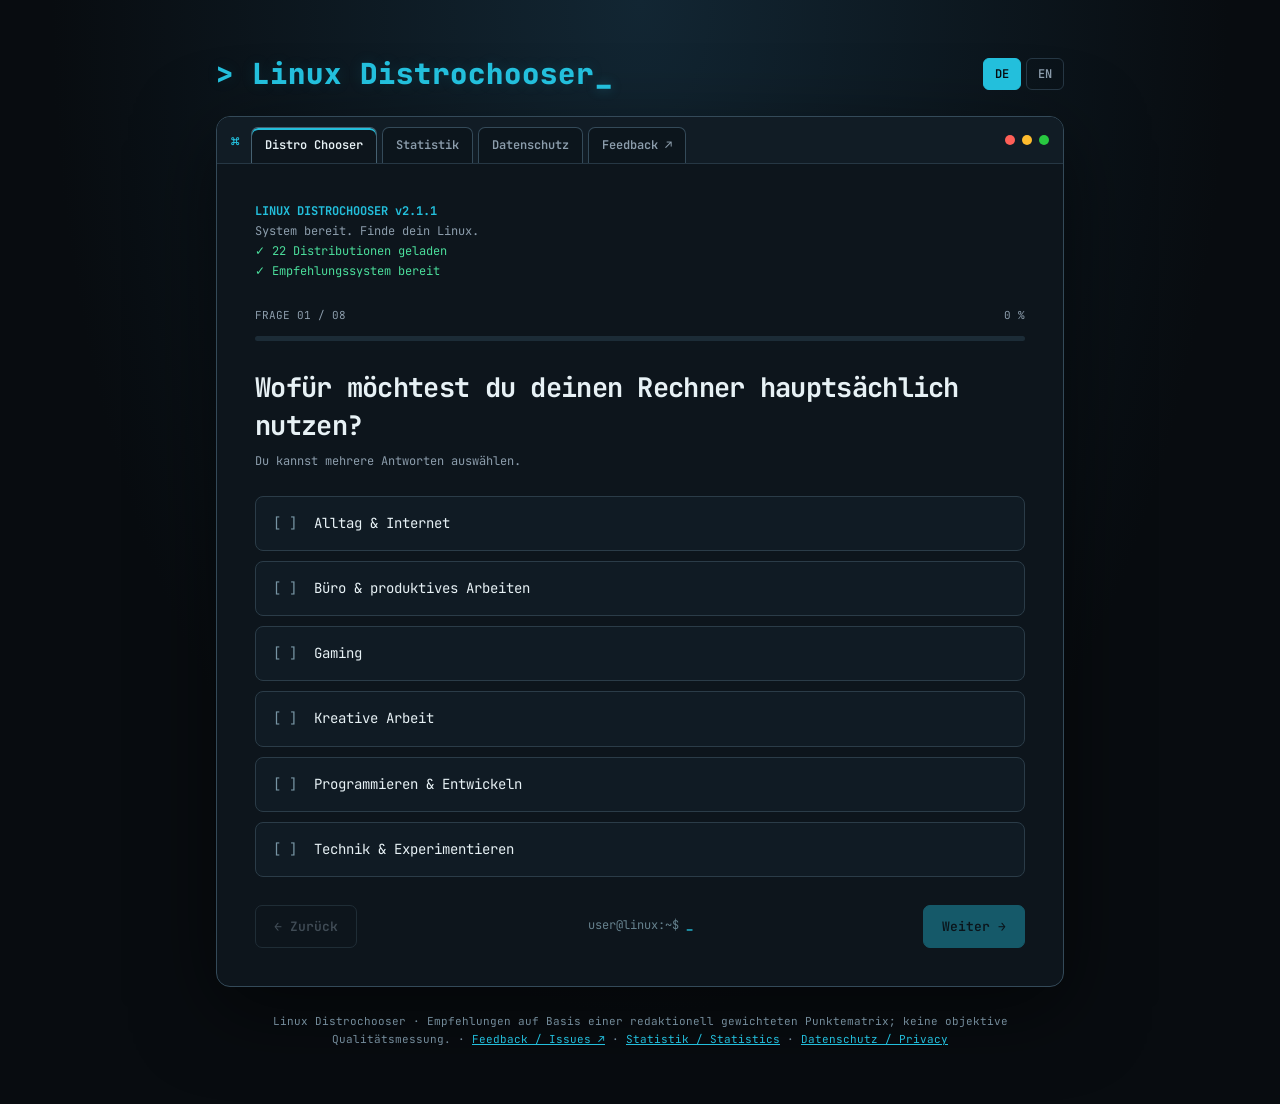
==== index.html @ 7e03a9ac "Highlight terminal prompt in success green" ====
<!doctype html>
<html lang="de">
<head>
  <meta charset="utf-8">
  <meta name="viewport" content="width=device-width, initial-scale=1">
  <meta name="theme-color" content="#080c10">
  <meta name="description" content="Find a Linux distribution that fits your needs with a transparent, weighted questionnaire.">
  <title>Linux Distrochooser</title>
  <link rel="preconnect" href="https://fonts.googleapis.com">
  <link rel="preconnect" href="https://fonts.gstatic.com" crossorigin>
  <link href="https://fonts.googleapis.com/css2?family=JetBrains+Mono:wght@400;500;600;700;800&display=swap" rel="stylesheet">
  <link rel="stylesheet" href="assets/styles.css?v=2.2.10">
  <script type="module" src="assets/app.js?v=2.2.3"></script>
</head>
<body>
  <main>
    <header class="top">
      <span class="brand"><span class="brand-prompt" aria-hidden="true">&gt;</span> Linux Distrochooser<span class="brand-cursor" aria-hidden="true">_</span></span>
      <div class="language-switch" role="group" aria-label="Language / Sprache">
        <button id="langDe" type="button" class="lang-button" aria-pressed="true" lang="de">DE</button>
        <button id="langEn" type="button" class="lang-button" aria-pressed="false" lang="en">EN</button>
      </div>
    </header>
    <div class="window">
      <div class="bar">
        <span aria-hidden="true" class="terminal-symbol">⌘</span>
        <nav class="terminal-tabs" aria-label="Seiten / Pages"><a class="terminal-tab active" href="./" aria-current="page" data-nav-de="Distro Chooser" data-nav-en="Distro Chooser">Distro Chooser</a><a class="terminal-tab" href="statistik.html" data-nav-de="Statistik" data-nav-en="Statistics">Statistik</a><a class="terminal-tab" href="datenschutz.html" data-nav-de="Datenschutz" data-nav-en="Privacy">Datenschutz</a><a class="terminal-tab feedback-tab" href="https://github.com/ff4f-git/distrochooser/issues/new/choose" target="_blank" rel="noopener noreferrer" aria-label="Feedback / Issues (öffnet einen neuen Tab / opens a new tab)">Feedback ↗</a></nav>
        <div class="dots" aria-hidden="true"><span class="dot"></span><span class="dot"></span><span class="dot"></span></div>
      </div>
      <div class="screen">
        <div class="boot">
          <strong>LINUX DISTROCHOOSER v2.1.1</strong>
          <p data-i18n="ready">System bereit. Finde dein Linux.</p>
          <div class="ok" data-i18n="loaded">✓ 22 Distributionen geladen</div>
          <div class="ok" data-i18n="engine">✓ Empfehlungssystem bereit</div>
        </div>
        <section id="wizard">
          <div class="meta"><span id="stepLabel"></span><span id="percentLabel">0 %</span></div>
          <div class="progress"><div id="progressBar"></div></div>
          <h1 id="question"></h1>
          <p class="hint" id="hint"></p>
          <div class="options" id="options"></div>
          <div id="ramExtra" class="extra hidden">
            <h2 data-i18n="ramTitle">Zusatzfrage // Wie viel Arbeitsspeicher (RAM) hat dein Rechner?</h2>
            <p data-i18n="ramHelp">Bei Rechnern ab 8 Jahren korrigiert der Arbeitsspeicher die altersbedingte Empfehlung.</p>
            <div class="options" id="ramOptions"></div>
          </div>
          <div id="gpuExtra" class="extra hidden">
            <h2 data-i18n="gpuTitle">Zusatzfrage // Welche Grafikkarte nutzt du?</h2>
            <p data-i18n="gpuHelp">Damit du die Empfehlung besser einordnen kannst.</p>
            <div class="options" id="gpuOptions"></div>
          </div>
          <div class="actions">
            <button class="btn secondary" id="back" data-i18n="back">← Zurück</button>
            <span class="prompt" aria-hidden="true">user@linux:~$ <b>_</b></span>
            <button class="btn" id="next"></button>
          </div>
        </section>
        <section id="results" class="results" aria-live="polite">
          <div class="meta"><span data-i18n="done">ANALYSE ABGESCHLOSSEN</span><span class="ok">✓ OK</span></div>
          <h1 class="results-title" data-i18n="resultsTitle">Deine Linux-Empfehlungen</h1>
          <p class="hint" data-i18n="resultsHint">Die passendsten Linux-Distributionen für dich – abgestimmt auf deine Anforderungen.</p>
          <div id="resultList"></div>
          <div id="warnings"></div>
          <div class="feedback-area"><a class="btn secondary feedback-link" href="https://github.com/ff4f-git/distrochooser/issues/new/choose" target="_blank" rel="noopener noreferrer" data-i18n="feedback">💬 Feedback geben ↗</a><p class="feedback-note" data-i18n="feedbackNote">Öffnet GitHub Issues in einem neuen Tab. Ein GitHub-Konto ist erforderlich.</p></div>
          <aside class="extra statistics" aria-labelledby="statisticsTitle">
            <h2 id="statisticsTitle"></h2>
            <p id="statisticsHelp"></p>
            <button type="button" class="btn secondary" id="statisticsButton" disabled></button>
            <p id="statisticsStatus" role="status" aria-live="polite"></p>
            <a id="statisticsViewLink" class="option statistics-view-link hidden" href="statistik.html"><span class="mark">[↗]</span><span>📊 Öffentliche Statistik ansehen</span></a>
          </aside>
          <div class="actions">
            <button class="btn secondary" id="restart" data-i18n="restart">↻ Neu starten</button>
            <button class="btn" id="edit" data-i18n="edit">← Antworten ändern</button>
          </div>
        </section>
      </div>
    </div>
    <footer><span data-i18n="footer">Linux Distrochooser · Empfehlungen auf Basis einer redaktionell gewichteten Punktematrix; keine objektive Qualitätsmessung.</span> · <a href="https://github.com/ff4f-git/distrochooser/issues/new/choose" target="_blank" rel="noopener noreferrer">Feedback / Issues ↗</a> · <a href="statistik.html">Statistik / Statistics</a> · <a href="datenschutz.html">Datenschutz / Privacy</a></footer>
  </main>
</body>
</html>
---- assets/styles.css ----
/* Linux Distrochooser — layout and terminal-inspired visual theme. */

:root{
  color-scheme:dark;
  --bg:#080c10;
  --panel:#0d151c;
  --line:#263744;
  --muted:#8c9dac;
  --cyan:#23bfdc;
  --green:#4bdd9b;
  --fg:#e7f1f5}

*{
  box-sizing:border-box}

body{
  margin:0;
  background:radial-gradient(ellipse at 50% 0%,#122633 0%,#080c10 65%);
  color:var(--fg);
  font:14px/1.65 'JetBrains Mono',monospace;
  min-height:100vh}

main{
  max-width:880px;
  margin:0 auto;
  padding:clamp(18px,5vw,56px) 16px}

.top{
  display:flex;
  justify-content:space-between;
  align-items:center;
  margin-bottom:24px;
  gap:16px}

.brand{
  color:var(--cyan);
  font-family:"JetBrains Mono",monospace;
  font-size:clamp(19px,2.9vw,29px);
  font-weight:800;
  letter-spacing:.035em;
  line-height:1.25;
  text-shadow:0 0 15px rgba(35,191,220,.13);
  overflow-wrap:anywhere;
  text-decoration:none}

.language-switch{
  display:flex;
  gap:5px;
  align-items:center}

.lang-button{
  font:600 12px 'JetBrains Mono',monospace;
  background:transparent;
  color:var(--muted);
  border:1px solid var(--line);
  border-radius:6px;
  padding:7px 11px;
  cursor:pointer}

.lang-button[aria-pressed="true"]{
  color:var(--bg);
  background:var(--cyan);
  border-color:var(--cyan)}

.window{
  border:1px solid #344a59;
  background:var(--panel);
  border-radius:14px;
  box-shadow:0 22px 80px #0008;
  overflow:hidden}

.bar{
  display:flex;
  align-items:center;
  gap:9px;
  padding:13px 18px;
  border-bottom:1px solid var(--line);
  background:#111c25}

.dots{
  display:flex;
  gap:7px}

.dot{
  width:10px;
  height:10px;
  border-radius:50%;
  background:#ff5f57}

.dot:nth-child(2){
  background:#febc2e}

.dot:nth-child(3){
  background:#28c840}

.barname{
  margin:auto;
  color:var(--muted);
  font-size:11px}

.screen{
  padding:clamp(18px,4vw,38px)}

.boot{
  font-size:12px;
  color:var(--muted);
  margin-bottom:24px}

.boot strong{
  color:var(--cyan)}

.boot .ok{
  color:var(--green)}

.meta{
  display:flex;
  justify-content:space-between;
  color:var(--muted);
  font-size:11px;
  gap:12px}

.progress{
  height:5px;
  background:#1c2c37;
  border-radius:4px;
  overflow:hidden;
  margin:12px 0 28px}

.progress>div{
  height:100%;
  background:var(--cyan);
  transition:width .25s}

h1{
  font-size:clamp(19px,3.4vw,27px);
  line-height:1.4;
  margin:0 0 8px;
  letter-spacing:-.7px}

.hint{
  color:var(--muted);
  font-size:12px;
  margin:0 0 24px}

.options{
  display:grid;
  gap:10px}

.option{
  width:100%;
  text-align:left;
  display:flex;
  align-items:center;
  gap:13px;
  border:1px solid #2b3c48;
  background:#101b24;
  border-radius:8px;
  padding:15px 17px;
  color:var(--fg);
  font:inherit;
  cursor:pointer;
  transition:.16s}

.option:hover{
  border-color:#70b7c4;
  background:#14232c}

.option[aria-pressed=true]{
  border-color:var(--cyan);
  background:#10313b}

.mark{
  color:#7794a3;
  min-width:28px}

.option[aria-pressed=true] .mark{
  color:var(--cyan)}

.actions{
  display:flex;
  justify-content:space-between;
  align-items:center;
  gap:12px;
  margin-top:28px;
  flex-wrap:wrap}

.btn{
  border:1px solid var(--cyan);
  background:var(--cyan);
  color:#07141a;
  font:600 13px 'JetBrains Mono',monospace;
  border-radius:7px;
  padding:12px 18px;
  cursor:pointer}

.btn:hover{
  filter:brightness(1.12)}

.btn:disabled{
  opacity:.4;
  cursor:not-allowed}

.secondary{
  background:transparent;
  color:var(--muted);
  border-color:#3c515e}

.secondary:hover{
  color:var(--fg)}

.prompt{
  color:#66828e;
  font-size:12px}

.prompt b{
  color:var(--cyan)}

.extra{
  margin-top:22px;
  padding:18px;
  border:1px dashed #3d5663;
  border-radius:8px}

.extra h2{
  font-size:14px;
  margin:0 0 8px}

.extra p{
  font-size:11px;
  color:var(--muted);
  margin:0 0 12px}

.extra .options{
  grid-template-columns:repeat(auto-fit,minmax(145px,1fr))}

.extra .option{
  font-size:12px;
  padding:11px}

.results{
  display:none}

.result{
  padding:22px 0;
  border-bottom:1px solid var(--line)}

.result:last-child{
  border:0}

.result-head{
  display:flex;
  justify-content:space-between;
  align-items:center;
  gap:10px}

.result h2{
  font-size:17px;
  margin:0}

.pct{
  font-size:24px;
  color:var(--cyan);
  font-weight:700}

.meter{
  height:7px;
  background:#20323e;
  border-radius:5px;
  overflow:hidden;
  margin:12px 0}

.meter>div{
  height:100%;
  background:var(--cyan)}

.distro-label{
  color:var(--green);
  font-size:12px;
  font-weight:600;
  margin-top:7px}

.reason{
  color:#a9bac4;
  font-size:12px;
  margin:12px 0 0}

.rank{
  color:var(--green);
  font-size:11px}

.foot{
  color:#718894;
  font-size:11px;
  margin:22px 0 0}

.note{
  color:#a4b8c3;
  font-size:12px;
  border-left:2px solid var(--cyan);
  padding-left:12px;
  margin:20px 0}

.hidden{
  display:none!important}

footer{
  text-align:center;
  margin-top:25px;
  color:#748c9b;
  font-size:11px}

footer a{
  color:var(--cyan)}

@media(max-width:520px){.screen{
  padding:18px}

.option{
  padding:12px}

.prompt{
  display:none}

.barname{
  font-size:9px}

.result h2{
  font-size:14px}

.pct{
  font-size:19px}}

@font-face{
  font-family:"Nerd Symbols";
  src:url("https://cdn.jsdelivr.net/gh/ryanoasis/nerd-fonts@v3.4.0/patched-fonts/NerdFontsSymbolsOnly/SymbolsNerdFontMono-Regular.ttf") format("truetype");
  font-display:swap}

.distro-name{
  display:flex;
  align-items:center;
  gap:12px;
  min-width:0}

.distro-icon{
  font-family:"Nerd Symbols",sans-serif;
  font-size:28px;
  line-height:1;
  font-weight:400;
  flex:none;
  width:31px;
  text-align:center}

.distro-icon.fallback{
  font-family:inherit;
  font-size:20px}

.result h2{
  overflow-wrap:anywhere}

@media(max-width:520px){.distro-icon{
  font-size:24px;
  width:26px}

.distro-name{
  gap:8px}}

.terminal-symbol{
  color:var(--cyan)}

.boot p{
  margin:0}

.results-title{
  margin-top:20px}

.ok{
  color:var(--green)}

.statistics p{font-size:12px;line-height:1.7}
.statistics #statisticsStatus{margin:12px 0 0;color:var(--green)}
.statistics .btn{max-width:100%;white-space:normal;text-align:left}

@media(max-width:520px){.brand{font-size:clamp(16px,4.3vw,22px);letter-spacing:.01em}.top{gap:9px}.language-switch{flex-shrink:0}}

.feedback-area{margin:22px 0 18px}.feedback-link{display:inline-flex;align-items:center;text-decoration:none;max-width:100%;white-space:normal}.feedback-note{color:var(--muted);font-size:11px;margin:9px 0 0;line-height:1.6}

/* Shared links, keyboard focus and compact layouts. */
a{color:var(--cyan)}
.btn{display:inline-flex;align-items:center;justify-content:center;text-decoration:none;max-width:100%;white-space:normal}
.btn:focus-visible,.option:focus-visible,.lang-button:focus-visible,a:focus-visible{outline:2px solid var(--cyan);outline-offset:4px}
.language-switch{flex-shrink:0}
.top .brand{min-width:0}
.result-head{flex-wrap:wrap}
.distro-name{flex:1 1 200px}
.stat-count{margin-left:auto}
.statistics-view-link{text-decoration:none;margin-top:14px}
.privacy-copy h2{font-size:17px;color:var(--fg);margin:26px 0 8px}
.privacy-copy p{color:#a9bac4;font-size:13px;overflow-wrap:anywhere}
.privacy-copy{margin:0}
.privacy-copy hr{border:0;border-top:1px solid var(--line);margin:28px 0}
#total{color:var(--green);font-size:23px;font-weight:700} .stats-summary{display:flex;align-items:center;gap:16px;flex-wrap:wrap;margin:15px 0 24px}.stats-summary #countLabel{margin:0;color:var(--muted)}.stats-summary #total{line-height:1}.stats-summary #period{font-size:12px;color:var(--muted)}.stats-back-top{display:inline-block;margin:0 0 18px;font-size:12px}.statslist .rank{display:flex;align-items:center;gap:9px}.rank-medal{font-size:18px}.statslist .result:nth-child(1) .rank{color:#e4c16a}.statslist .result:nth-child(2) .rank{color:#bac7d2}.statslist .result:nth-child(3) .rank{color:#c99b78}.statslist{margin-top:24px}.statslist .result:last-child{border-bottom:0}.stat-count{color:var(--cyan);font-size:13px;font-weight:700;white-space:nowrap}.statslist .meter{margin:12px 0}.statslist .rank{font-size:12px;font-weight:700;margin-bottom:9px}
@media(max-width:520px){.actions .btn{padding:12px 14px}.stats-summary{gap:8px 12px}.statslist .distro-name{flex-basis:100%}.statslist .stat-count{margin-left:34px}#topLabel{font-size:18px}}

/* Terminal-style page tabs, shared across all three pages. */
.bar{gap:12px;flex-wrap:wrap;padding:10px 14px 0}
.dots{flex:none;margin-bottom:10px}
.terminal-tabs{display:flex;flex:1;min-width:0;align-items:flex-end;gap:5px;flex-wrap:wrap}
.terminal-tab{display:inline-block;padding:9px 13px 10px;border:1px solid #344a59;border-bottom:0;border-radius:7px 7px 0 0;background:#0c151c;color:var(--muted);font-size:12px;font-weight:600;line-height:1.35;text-decoration:none;transition:background .16s,color .16s,border-color .16s}
.terminal-tab:hover{color:var(--cyan);background:#12303a;border-color:var(--cyan)}
.terminal-tab.active{background:var(--panel);color:var(--fg);border-color:#466171;box-shadow:inset 0 2px 0 var(--cyan)}
.terminal-tab.active:hover{color:var(--cyan)}
.bar .terminal-symbol{margin:0 0 10px auto}
@media(max-width:520px){.bar{gap:7px;padding:10px 10px 0}.terminal-tabs{order:3;flex-basis:100%;gap:4px}.terminal-tab{flex:1;text-align:center;padding:9px 5px;font-size:clamp(9px,2.65vw,12px)}.bar .terminal-symbol{margin-left:auto}}

/* Terminal-style brand cursor. */
.brand-cursor{color:var(--cyan);display:inline-block;margin-left:1px;text-shadow:0 0 12px rgba(35,191,220,.35)}

/* Terminal header: command symbol left, tabs center, window controls right. */
.bar .terminal-symbol{margin:0 0 10px 0;flex:none}
.bar .dots{margin:0 0 10px auto;flex:none}
@media(max-width:520px){.bar .terminal-symbol{margin-left:0}.bar .dots{margin-left:auto}}
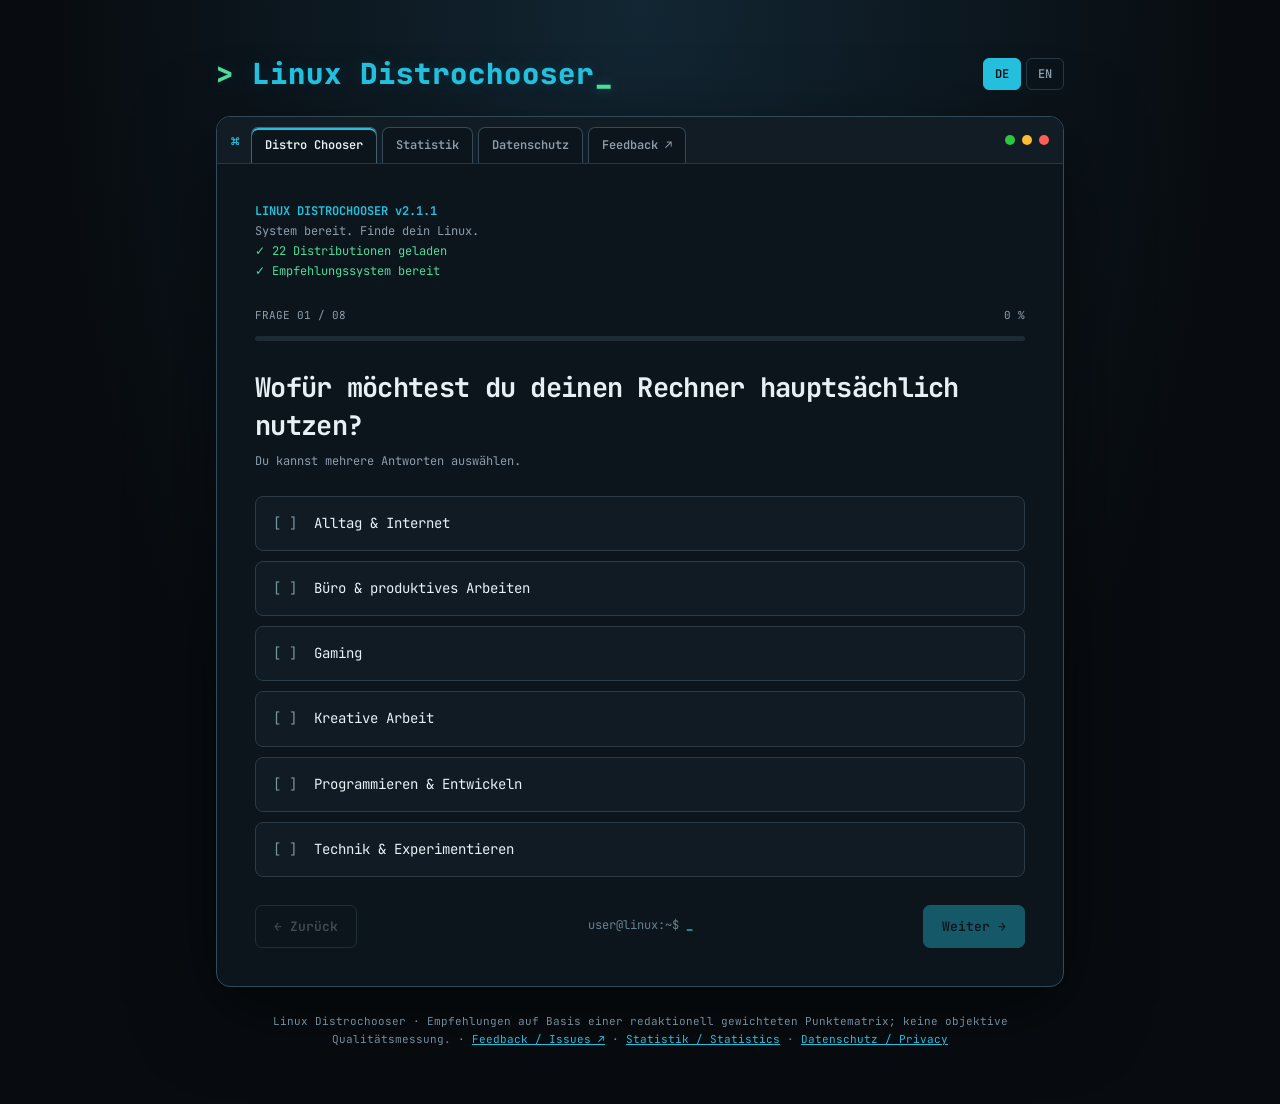
==== commit 5851e56f: "Refresh corrected window button color order" ====
--- a/index.html
+++ b/index.html
@@ -9,7 +9,7 @@
   <link rel="preconnect" href="https://fonts.googleapis.com">
   <link rel="preconnect" href="https://fonts.gstatic.com" crossorigin>
   <link href="https://fonts.googleapis.com/css2?family=JetBrains+Mono:wght@400;500;600;700;800&display=swap" rel="stylesheet">
-  <link rel="stylesheet" href="assets/styles.css?v=2.2.10">
+  <link rel="stylesheet" href="assets/styles.css?v=2.2.11">
   <script type="module" src="assets/app.js?v=2.2.3"></script>
 </head>
 <body>
--- a/assets/styles.css
+++ b/assets/styles.css
@@ -419,3 +419,10 @@
 .bar .terminal-symbol{margin:0 0 10px 0;flex:none}
 .bar .dots{margin:0 0 10px auto;flex:none}
 @media(max-width:520px){.bar .terminal-symbol{margin-left:0}.bar .dots{margin-left:auto}}
+
+/* Match the terminal prompt and cursor to the green ready messages. */
+.brand-prompt,.brand-cursor{color:var(--green)}
+
+/* Right-aligned window controls: green, yellow, red (red on outer edge). */
+.bar .dot:first-child{background:#28c840}
+.bar .dot:last-child{background:#ff5f57}
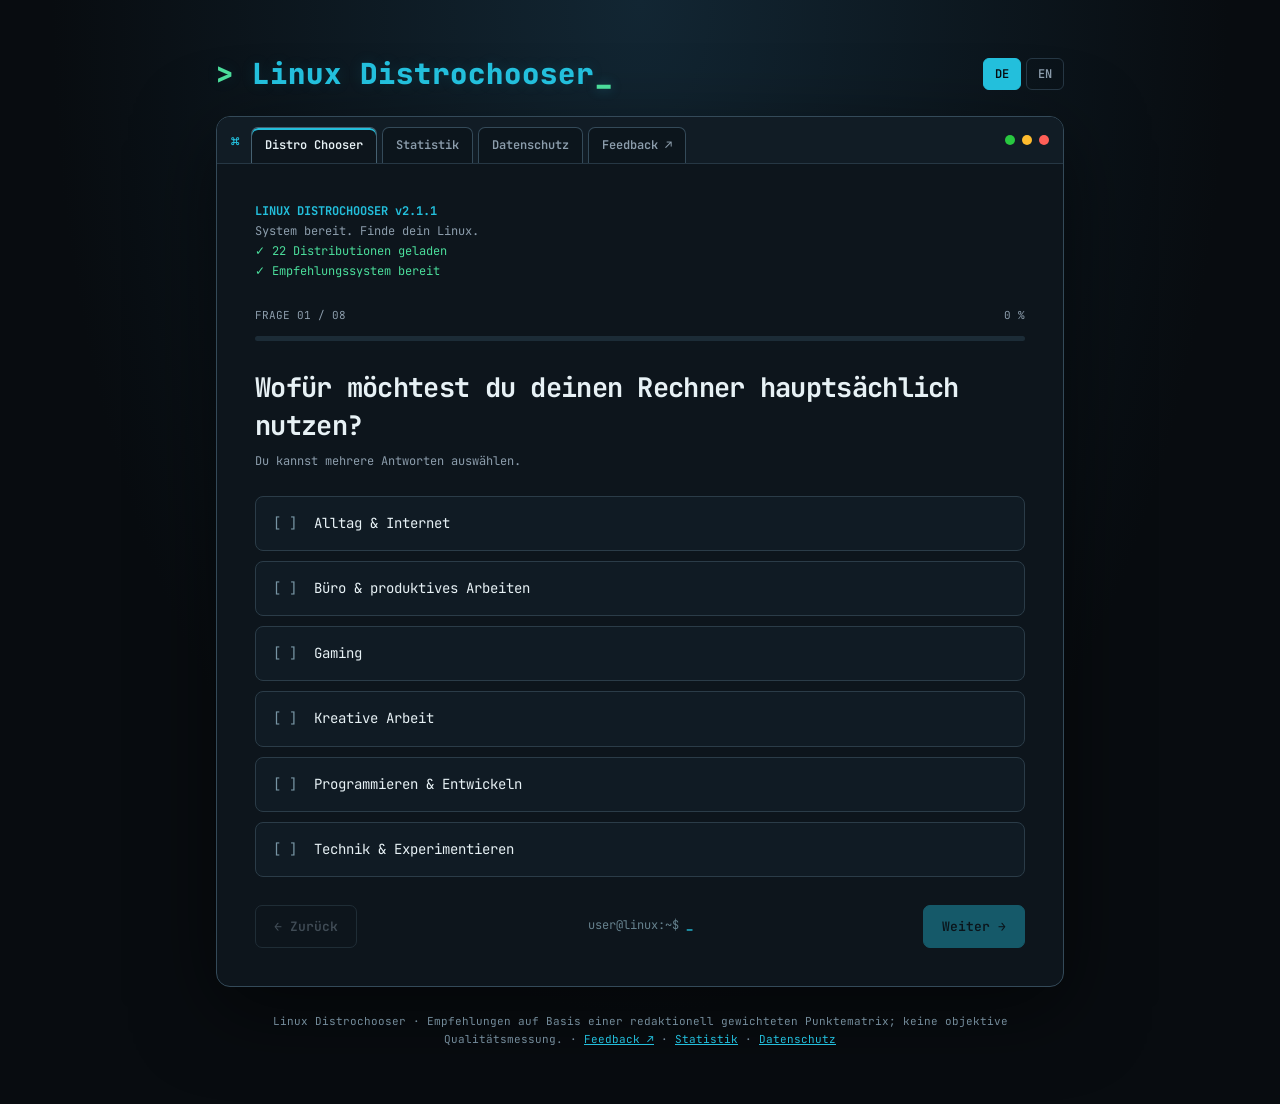
==== commit ab8ac1a3: "Keep navigation language, animate terminal UI, improve mobile tabs" ====
--- a/index.html
+++ b/index.html
@@ -9,8 +9,8 @@
   <link rel="preconnect" href="https://fonts.googleapis.com">
   <link rel="preconnect" href="https://fonts.gstatic.com" crossorigin>
   <link href="https://fonts.googleapis.com/css2?family=JetBrains+Mono:wght@400;500;600;700;800&display=swap" rel="stylesheet">
-  <link rel="stylesheet" href="assets/styles.css?v=2.2.11">
-  <script type="module" src="assets/app.js?v=2.2.3"></script>
+  <link rel="stylesheet" href="assets/styles.css?v=2.2.12">
+  <script type="module" src="assets/app.js?v=2.2.4"></script>
 </head>
 <body>
   <main>
@@ -28,7 +28,7 @@
         <div class="dots" aria-hidden="true"><span class="dot"></span><span class="dot"></span><span class="dot"></span></div>
       </div>
       <div class="screen">
-        <div class="boot">
+        <div class="boot boot-sequence">
           <strong>LINUX DISTROCHOOSER v2.1.1</strong>
           <p data-i18n="ready">System bereit. Finde dein Linux.</p>
           <div class="ok" data-i18n="loaded">✓ 22 Distributionen geladen</div>
@@ -77,7 +77,7 @@
         </section>
       </div>
     </div>
-    <footer><span data-i18n="footer">Linux Distrochooser · Empfehlungen auf Basis einer redaktionell gewichteten Punktematrix; keine objektive Qualitätsmessung.</span> · <a href="https://github.com/ff4f-git/distrochooser/issues/new/choose" target="_blank" rel="noopener noreferrer">Feedback / Issues ↗</a> · <a href="statistik.html">Statistik / Statistics</a> · <a href="datenschutz.html">Datenschutz / Privacy</a></footer>
+    <footer><span data-i18n="footer">Linux Distrochooser · Empfehlungen auf Basis einer redaktionell gewichteten Punktematrix; keine objektive Qualitätsmessung.</span> · <a href="https://github.com/ff4f-git/distrochooser/issues/new/choose" target="_blank" rel="noopener noreferrer">Feedback ↗</a> · <a data-nav-de="Statistik" data-nav-en="Statistics" href="statistik.html">Statistik</a> · <a data-nav-de="Datenschutz" data-nav-en="Privacy" href="datenschutz.html">Datenschutz</a></footer>
   </main>
 </body>
 </html>
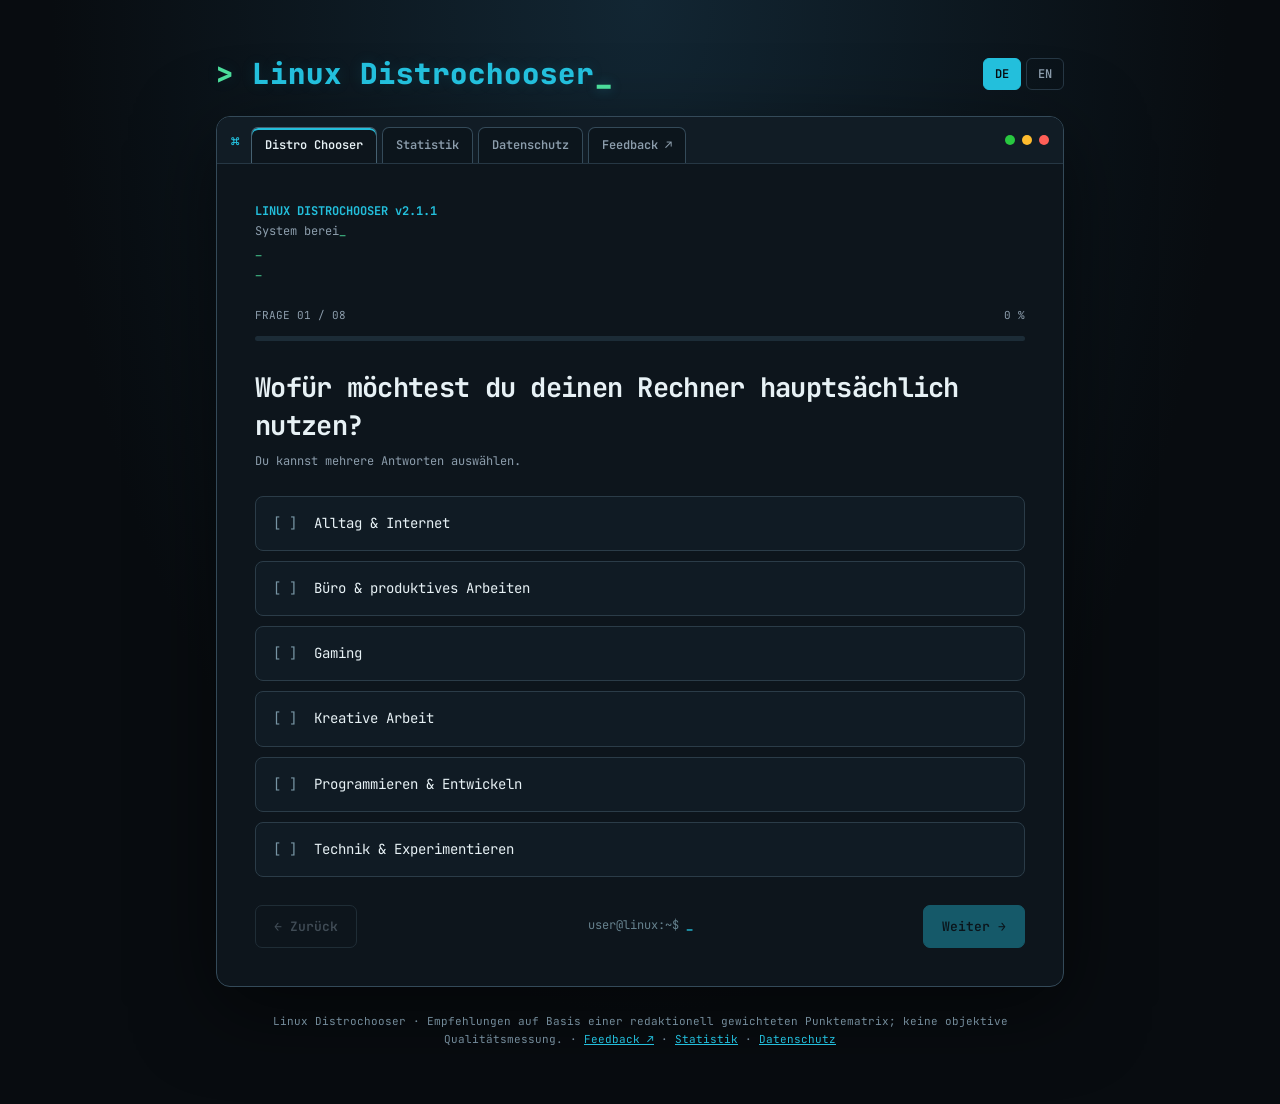
==== commit a1077153: "Explain top recommendations using positively scored user answers" ====
--- a/index.html
+++ b/index.html
@@ -9,8 +9,8 @@
   <link rel="preconnect" href="https://fonts.googleapis.com">
   <link rel="preconnect" href="https://fonts.gstatic.com" crossorigin>
   <link href="https://fonts.googleapis.com/css2?family=JetBrains+Mono:wght@400;500;600;700;800&display=swap" rel="stylesheet">
-  <link rel="stylesheet" href="assets/styles.css?v=2.2.12">
-  <script type="module" src="assets/app.js?v=2.2.4"></script>
+  <link rel="stylesheet" href="assets/styles.css?v=2.2.14">
+  <script type="module" src="assets/app.js?v=2.2.6"></script>
 </head>
 <body>
   <main>
@@ -28,7 +28,7 @@
         <div class="dots" aria-hidden="true"><span class="dot"></span><span class="dot"></span><span class="dot"></span></div>
       </div>
       <div class="screen">
-        <div class="boot boot-sequence">
+        <div class="boot">
           <strong>LINUX DISTROCHOOSER v2.1.1</strong>
           <p data-i18n="ready">System bereit. Finde dein Linux.</p>
           <div class="ok" data-i18n="loaded">✓ 22 Distributionen geladen</div>
--- a/assets/styles.css
+++ b/assets/styles.css
@@ -426,3 +426,29 @@
 /* Right-aligned window controls: green, yellow, red (red on outer edge). */
 .bar .dot:first-child{background:#28c840}
 .bar .dot:last-child{background:#ff5f57}
+
+/* Subtle terminal cursor, with reduced-motion support. */
+.brand-cursor{animation:terminal-cursor-blink 1.15s steps(1,end) infinite}
+@keyframes terminal-cursor-blink{0%,49%{opacity:1}50%,100%{opacity:0}}
+/* One-time boot sequence on the questionnaire. */
+.boot-sequence > *{animation:boot-line-appear .32s ease-out both}
+.boot-sequence > :nth-child(1){animation-delay:.08s}
+.boot-sequence > :nth-child(2){animation-delay:.35s}
+.boot-sequence > :nth-child(3){animation-delay:.68s}
+.boot-sequence > :nth-child(4){animation-delay:1.01s}
+@keyframes boot-line-appear{from{opacity:0;transform:translateY(5px)}to{opacity:1;transform:translateY(0)}}
+/* Two readable tab rows on narrow phones instead of four cramped columns. */
+@media(max-width:520px){.terminal-tabs{display:grid;grid-template-columns:repeat(2,minmax(0,1fr));gap:4px;width:100%}.terminal-tab{min-width:0;overflow-wrap:anywhere;font-size:11px;padding:9px 5px}.bar{align-items:center}}
+@media(prefers-reduced-motion:reduce){.brand-cursor,.boot-sequence > *{animation:none}.terminal-tab{transition:none}}
+
+/* Character-by-character terminal boot. Cursor follows the currently typed line. */
+.boot .boot-typing::after{content:'_';display:inline;color:var(--green);animation:terminal-cursor-blink .75s steps(1,end) infinite}
+@media(prefers-reduced-motion:reduce){.boot .boot-typing::after{animation:none;content:none}}
+
+/* Transparent, answer-based explanations for each recommendation. */
+.match-explanation{margin-top:18px;padding:14px 16px;border:1px solid var(--line);border-radius:8px;background:#101b24}
+.match-explanation h3{margin:0 0 9px;color:var(--cyan);font-size:13px;line-height:1.5}
+.match-explanation ul{margin:0;padding:0;list-style:none;display:grid;gap:7px}
+.match-explanation li{color:var(--fg);font-size:12px;line-height:1.65;overflow-wrap:anywhere}
+.match-explanation li::before{content:'✓ ';color:var(--green)}
+.match-explanation p{margin:0;color:var(--muted);font-size:12px}
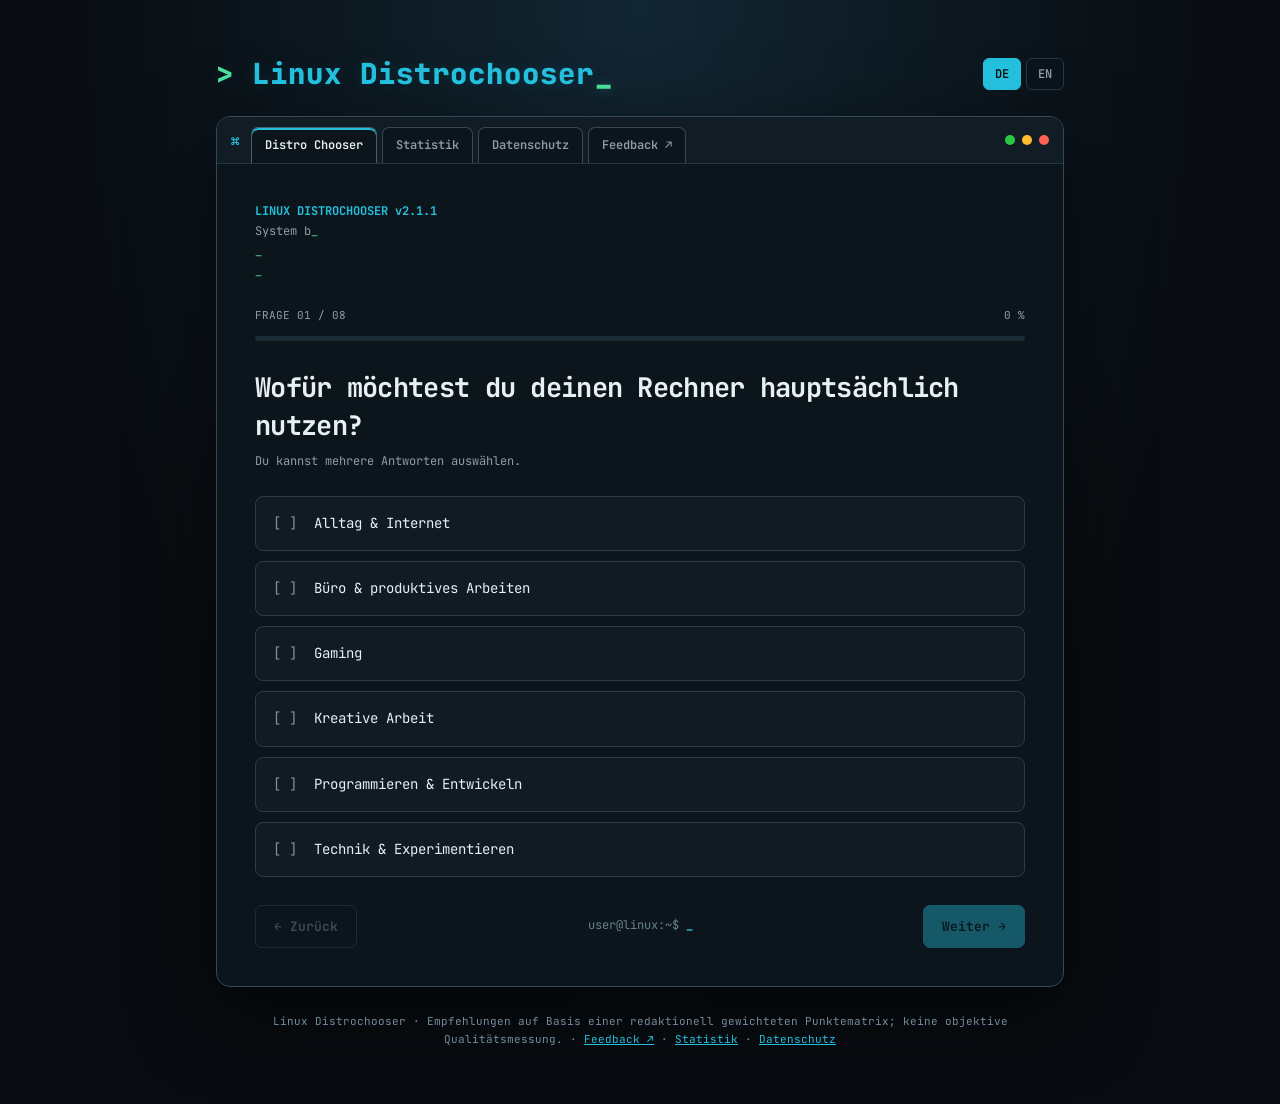
==== commit 72099db9: "Show three curated strengths for every recommended distro" ====
--- a/index.html
+++ b/index.html
@@ -10,7 +10,7 @@
   <link rel="preconnect" href="https://fonts.gstatic.com" crossorigin>
   <link href="https://fonts.googleapis.com/css2?family=JetBrains+Mono:wght@400;500;600;700;800&display=swap" rel="stylesheet">
   <link rel="stylesheet" href="assets/styles.css?v=2.2.14">
-  <script type="module" src="assets/app.js?v=2.2.6"></script>
+  <script type="module" src="assets/app.js?v=2.2.7"></script>
 </head>
 <body>
   <main>
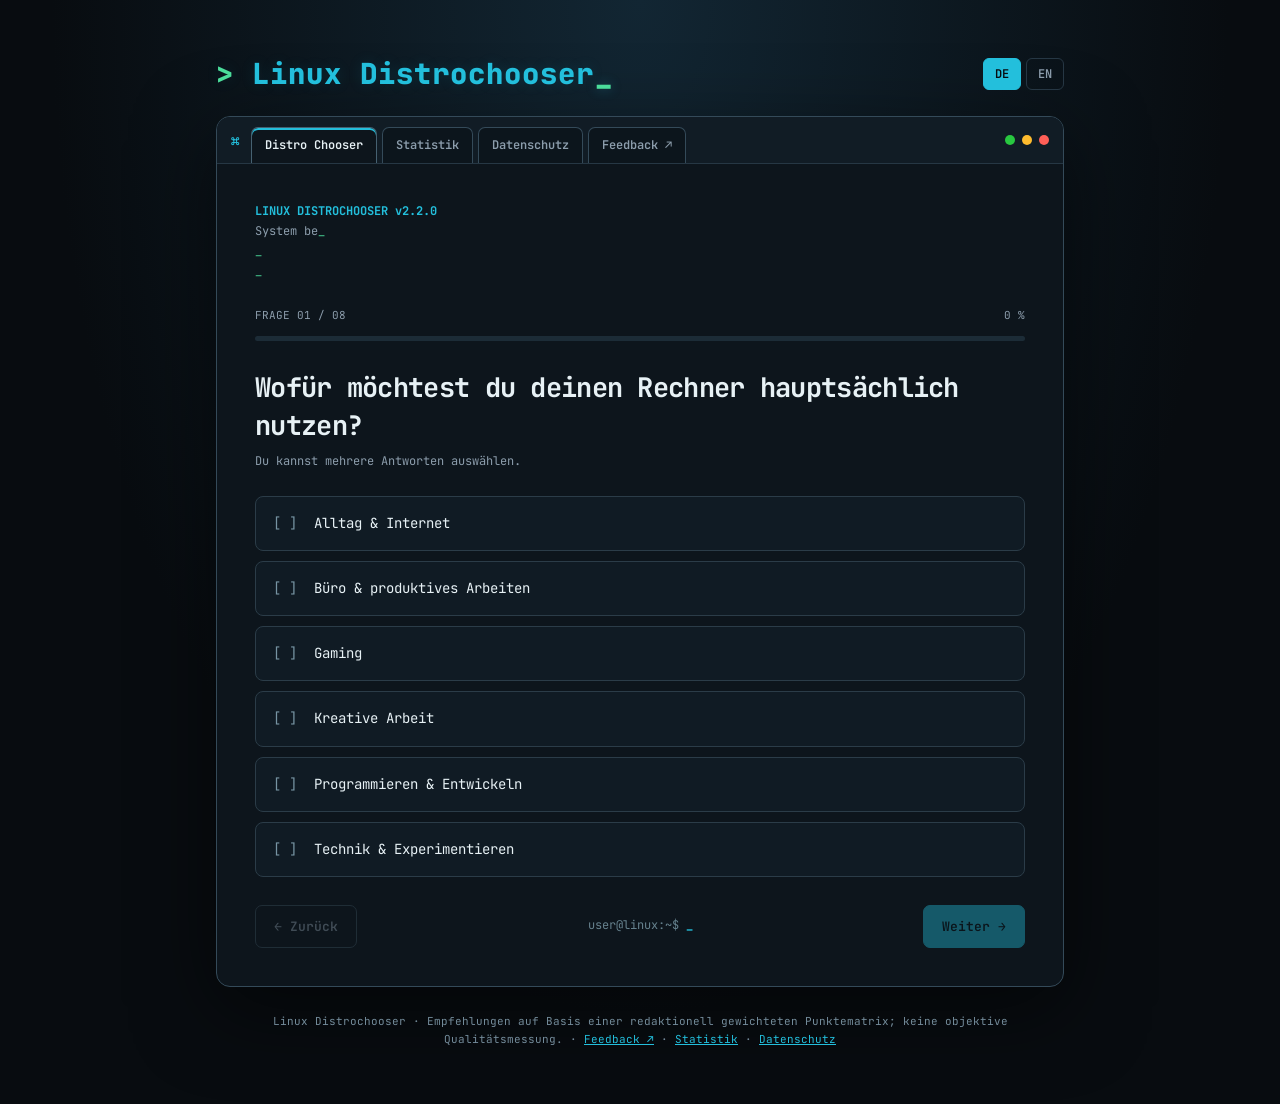
==== commit 9c9f27a4: "Adopt laptop scoring matrix and preserve tied recommendation ranks" ====
--- a/index.html
+++ b/index.html
@@ -10,7 +10,7 @@
   <link rel="preconnect" href="https://fonts.gstatic.com" crossorigin>
   <link href="https://fonts.googleapis.com/css2?family=JetBrains+Mono:wght@400;500;600;700;800&display=swap" rel="stylesheet">
   <link rel="stylesheet" href="assets/styles.css?v=2.2.14">
-  <script type="module" src="assets/app.js?v=2.2.7"></script>
+  <script type="module" src="assets/app.js?v=2.2.8"></script>
 </head>
 <body>
   <main>
@@ -29,7 +29,7 @@
       </div>
       <div class="screen">
         <div class="boot">
-          <strong>LINUX DISTROCHOOSER v2.1.1</strong>
+          <strong>LINUX DISTROCHOOSER v2.2.0</strong>
           <p data-i18n="ready">System bereit. Finde dein Linux.</p>
           <div class="ok" data-i18n="loaded">✓ 22 Distributionen geladen</div>
           <div class="ok" data-i18n="engine">✓ Empfehlungssystem bereit</div>
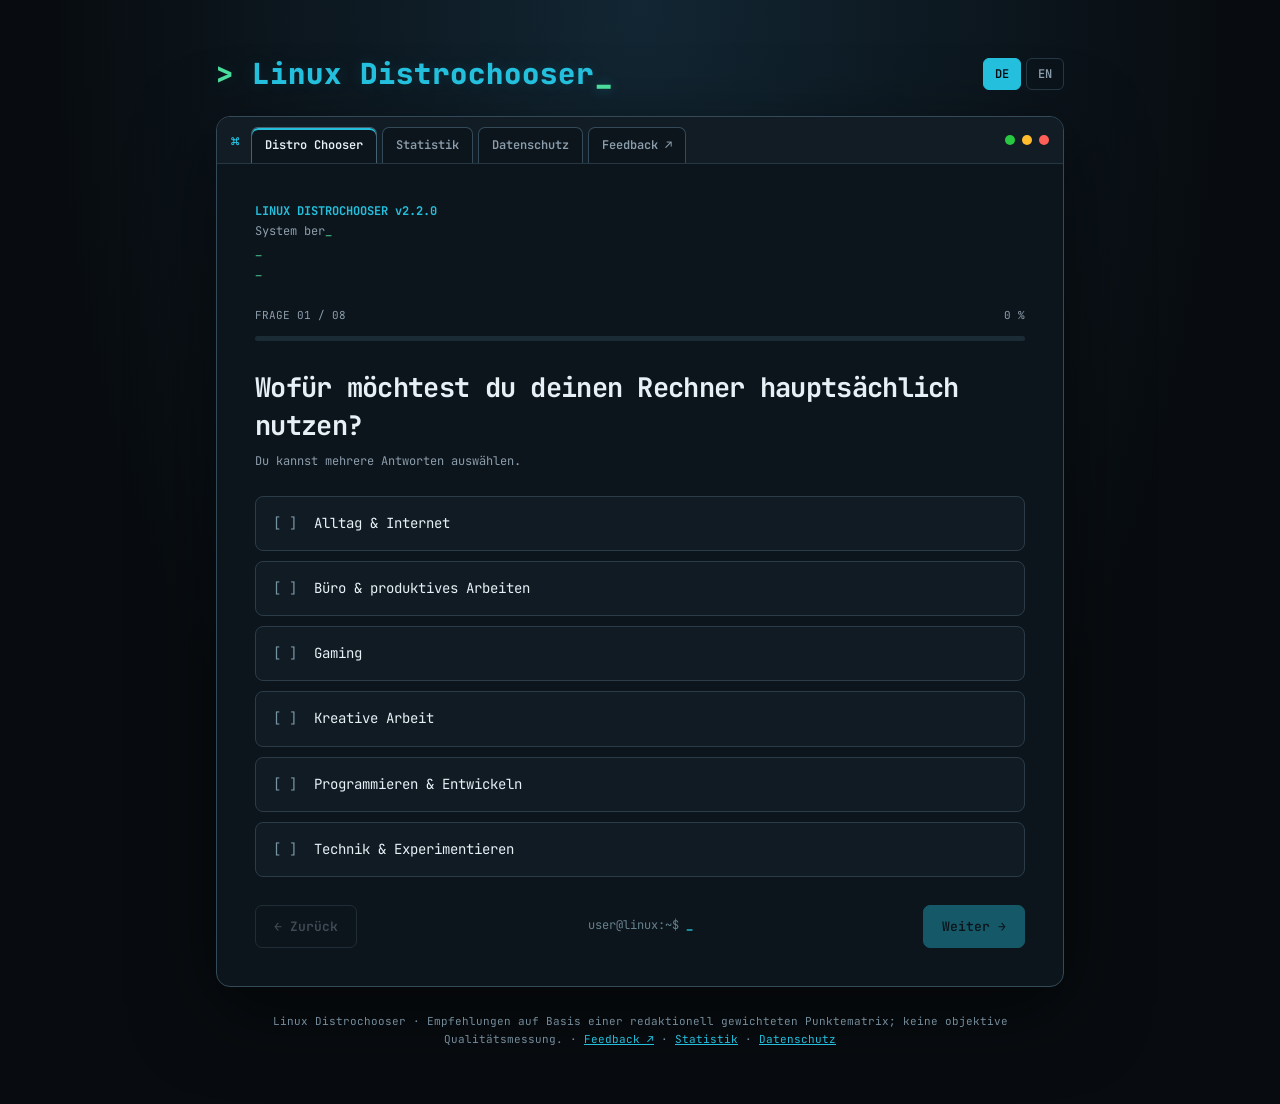
==== commit 29e4a641: "Add protected distribution administration with versioned publishing and generated exports" ====
--- a/index.html
+++ b/index.html
@@ -10,7 +10,7 @@
   <link rel="preconnect" href="https://fonts.gstatic.com" crossorigin>
   <link href="https://fonts.googleapis.com/css2?family=JetBrains+Mono:wght@400;500;600;700;800&display=swap" rel="stylesheet">
   <link rel="stylesheet" href="assets/styles.css?v=2.2.14">
-  <script type="module" src="assets/app.js?v=2.2.8"></script>
+  <script type="module" src="assets/app.js?v=3.0.0"></script>
 </head>
 <body>
   <main>
